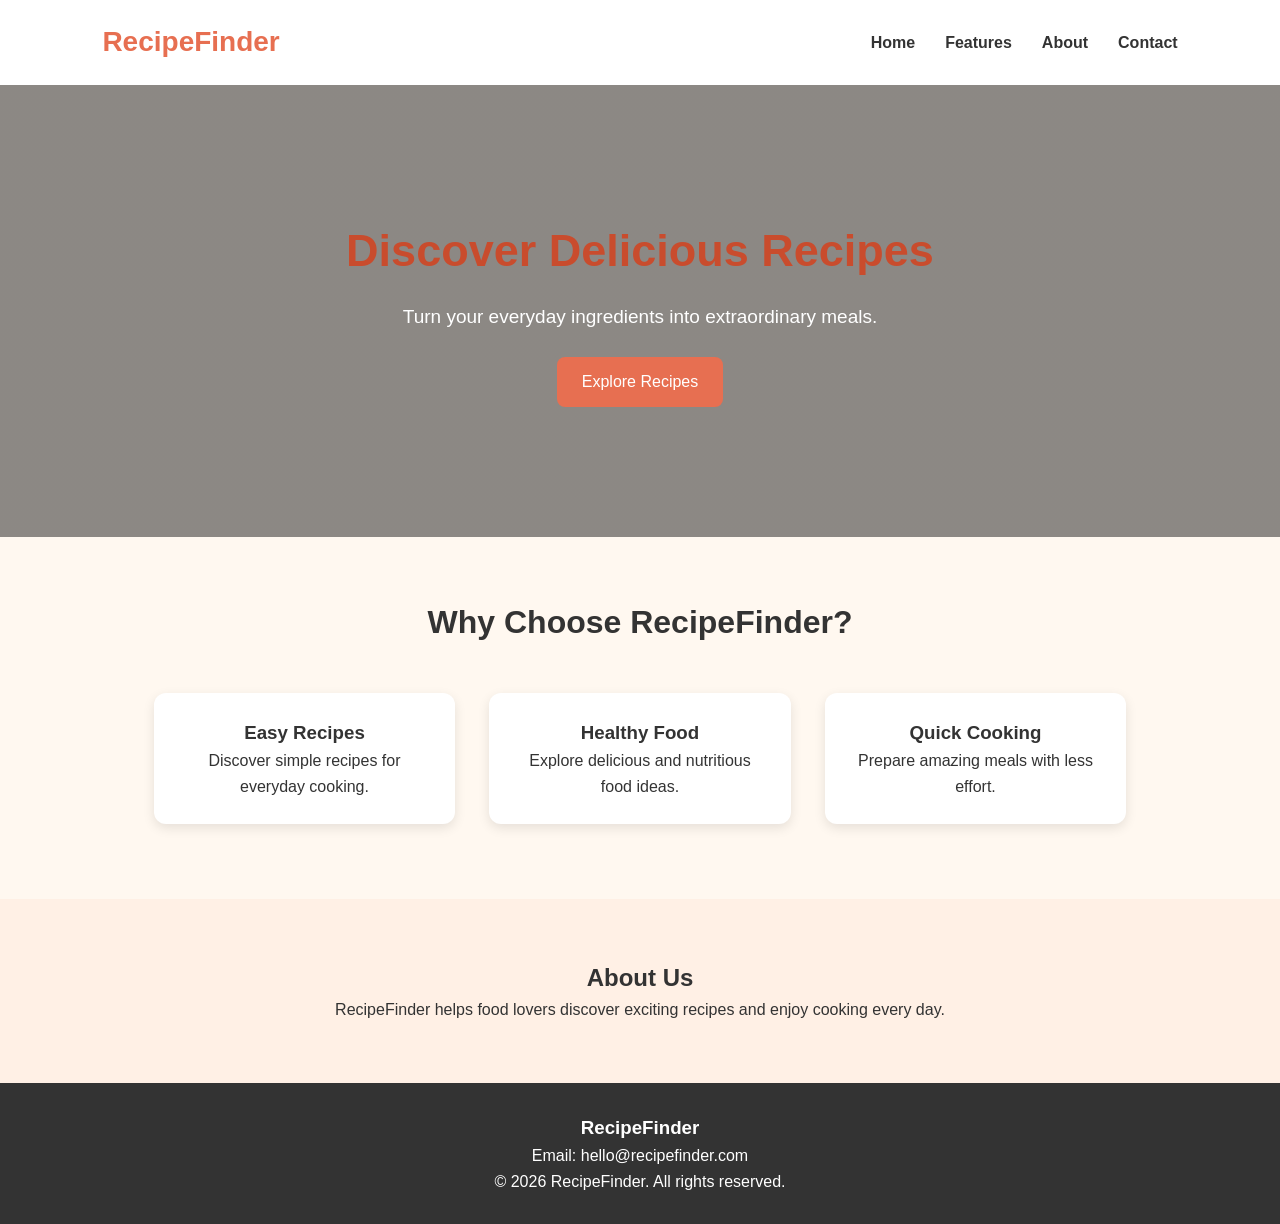
==== WebDev-L1-LandingPage/index.html @ ba8ca356 "Add files via upload" ====
<!DOCTYPE html>
<html lang="en">

<head>
    <meta charset="UTF-8">
    <meta name="viewport" content="width=device-width, initial-scale=1.0">

    <title>RecipeFinder - Discover Delicious Recipes</title>

    <link rel="stylesheet" href="style.css">
</head>

<body>

    <!-- Navigation Bar -->
    <header>
        <nav>
            <h2>RecipeFinder</h2>

            <ul>
                <li><a href="#home">Home</a></li>
                <li><a href="#features">Features</a></li>
                <li><a href="#about">About</a></li>
                <li><a href="#contact">Contact</a></li>
            </ul>
        </nav>
    </header>

    <!-- Hero Section -->
    <section id="home">
        <h1>Discover Delicious Recipes</h1>

        <p>
            Turn your everyday ingredients into
            extraordinary meals.
        </p>

        <a href="#features">Explore Recipes</a>
    </section>

    <!-- Features Section -->
    <section id="features">
        <h2>Why Choose RecipeFinder?</h2>

        <div>
            <h3>Easy Recipes</h3>
            <p>Discover simple recipes for everyday cooking.</p>
        </div>

        <div>
            <h3>Healthy Food</h3>
            <p>Explore delicious and nutritious food ideas.</p>
        </div>

        <div>
            <h3>Quick Cooking</h3>
            <p>Prepare amazing meals with less effort.</p>
        </div>
    </section>

    <!-- About Section -->
    <section id="about">
        <h2>About Us</h2>

        <p>
            RecipeFinder helps food lovers discover
            exciting recipes and enjoy cooking every day.
        </p>
    </section>

    <!-- Footer -->
    <footer id="contact">
        <h3>RecipeFinder</h3>
        <p>Email: hello@recipefinder.com</p>
        <p>© 2026 RecipeFinder. All rights reserved.</p>
    </footer>
    

</body>
</html>
---- WebDev-L1-LandingPage/style.css ----
/* General Styling */
* {
    margin: 0;
    padding: 0;
    box-sizing: border-box;
}

body {
    font-family: Arial, sans-serif;
    background-color: #fff8f0;
    color: #333;
    line-height: 1.6;
}

/* Navigation Bar */
header {
    background-color: #ffffff;
    padding: 20px 8%;
}

nav {
    display: flex;
    justify-content: space-between;
    align-items: center;
}

nav h2 {
    color: #e76f51;
    font-size: 28px;
}

nav ul {
    display: flex;
    list-style: none;
    gap: 30px;
}

nav ul li a {
    text-decoration: none;
    color: #333;
    font-weight: bold;
}

/* Hero Section */
#home {
    text-align: center;
    padding: 130px 20px;

    background:
        linear-gradient(
            rgba(0, 0, 0, 0.45),
            rgba(0, 0, 0, 0.45)
        ),
        url("https://images.unsplash.com/photo-1490645935967-10de6ba17061");

    background-size: cover;
    background-position: center;

    color: white;
}

#home h1 {
    font-size: 48px;
    color: white;
    margin-bottom: 15px;
}

#home p {
    font-size: 20px;
    margin-bottom: 25px;
}

#home h1 {
    font-size: 45px;
    color: #c94c2d;
    margin-bottom: 15px;
}

#home p {
    font-size: 19px;
    margin-bottom: 25px;
}

#home a {
    display: inline-block;
    background-color: #e76f51;
    color: white;
    padding: 12px 25px;
    text-decoration: none;
    border-radius: 8px;
}

/* Features Section */
#features {
    text-align: center;
    padding: 60px 8%;
}

#features h2 {
    font-size: 32px;
    margin-bottom: 30px;
}

#features div {
    background-color: white;
    padding: 25px;
    margin: 15px;
    border-radius: 12px;
    display: inline-block;
    width: 28%;
    box-shadow: 0 4px 12px rgba(0,0,0,0.1);
}

/* About Section */
#about {
    text-align: center;
    padding: 60px 20px;
    background-color: #fff0e5;
}

/* Footer */
footer {
    background-color: #333;
    color: white;
    text-align: center;
    padding: 30px;
}

/* Mobile Responsive Design */
@media (max-width: 768px) {
    nav {
        flex-direction: column;
        gap: 15px;
    }

    nav ul {
        flex-wrap: wrap;
        justify-content: center;
        gap: 15px;
    }

    #home h1 {
        font-size: 32px;
    }

    #features div {
        width: 100%;
        margin: 10px 0;
    }
}
/* Feature Card Hover Effect */

#features div {
    transition: transform 0.3s ease,
                box-shadow 0.3s ease;
}

#features div:hover {
    transform: translateY(-10px);

    box-shadow: 0 10px 25px
        rgba(0, 0, 0, 0.18);
}

/* Button Hover Effect */

#home a {
    transition: background-color 0.3s ease;
}

#home a:hover {
    background-color: #c94c2d;
}
@media (max-width: 480px) {

    header {
        padding: 15px;
    }

    nav h2 {
        font-size: 23px;
    }

    #home {
        padding: 80px 15px;
    }

    #home h1 {
        font-size: 30px;
    }

    #home p {
        font-size: 16px;
    }

    #features h2 {
        font-size: 25px;
    }

    #about {
        padding: 40px 15px;
    }

}
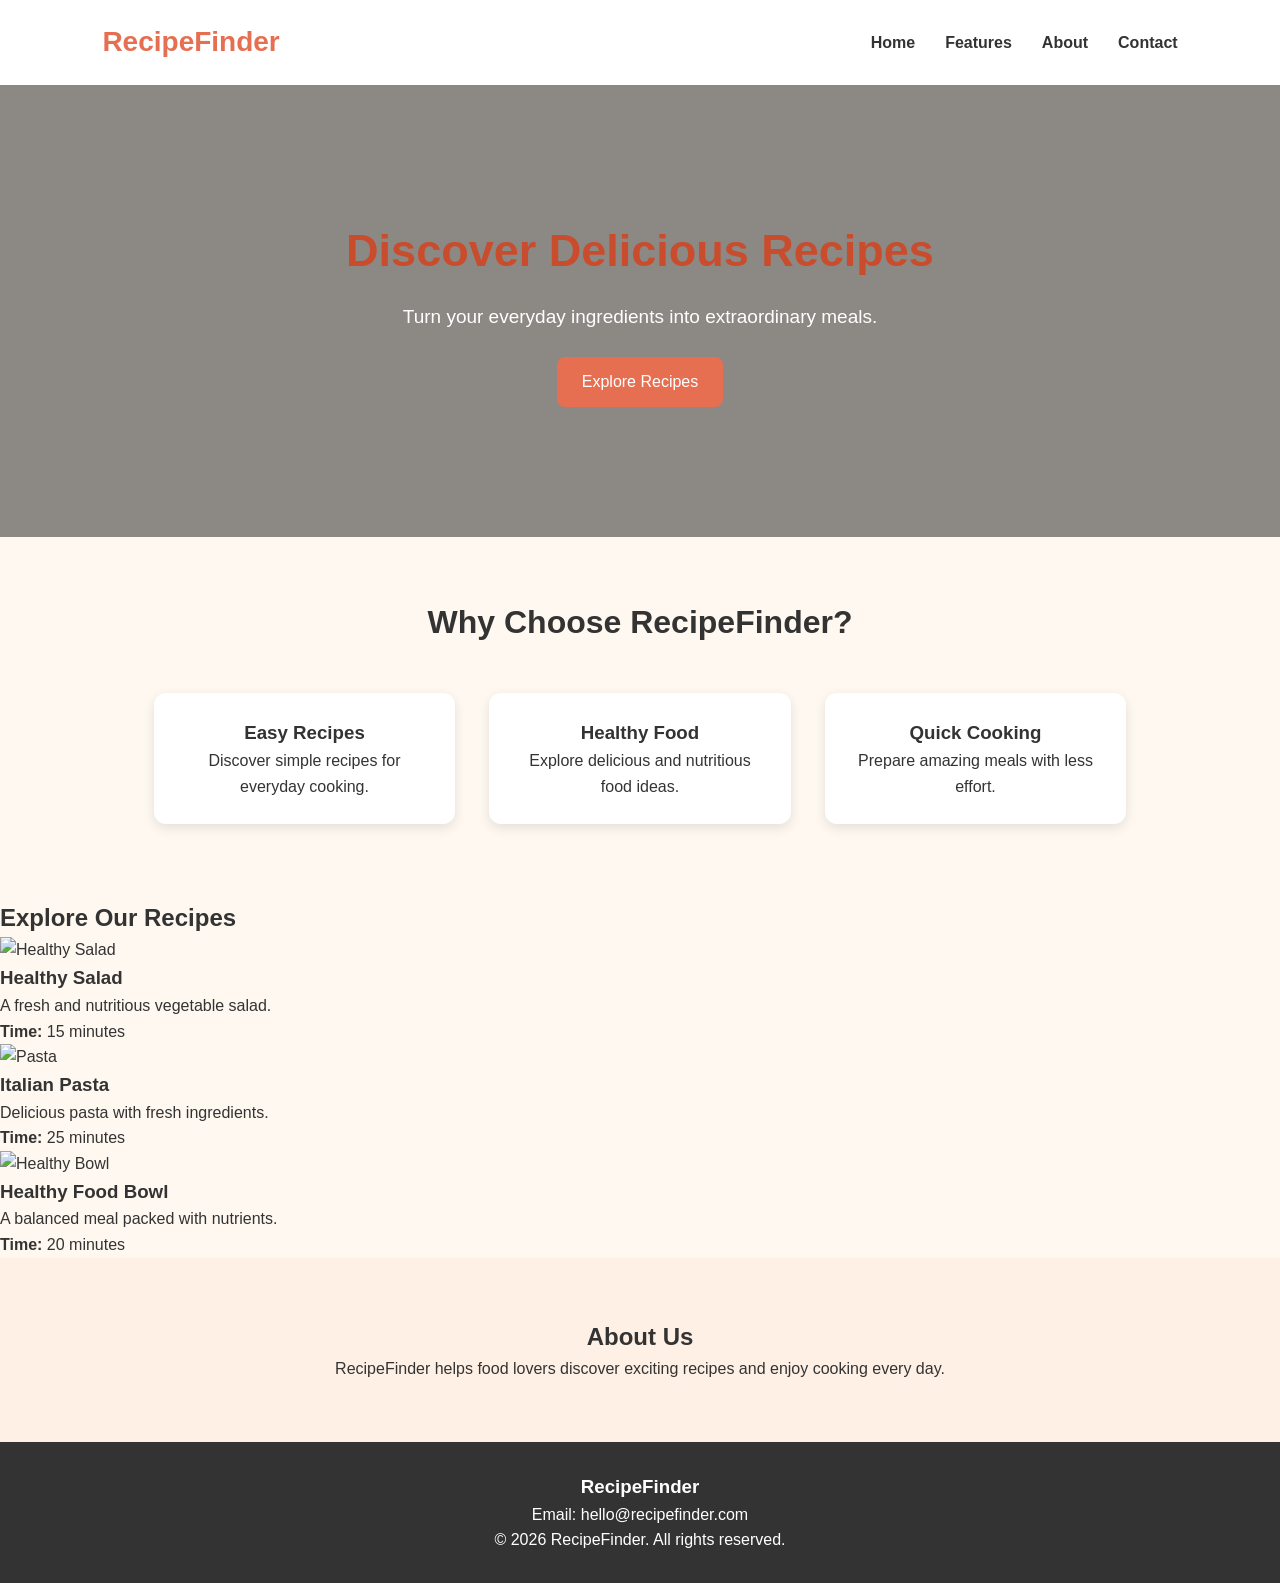
==== commit 0d4157cf: "Update index.html" ====
--- a/WebDev-L1-LandingPage/index.html
+++ b/WebDev-L1-LandingPage/index.html
@@ -57,6 +57,37 @@
             <p>Prepare amazing meals with less effort.</p>
         </div>
     </section>
+    <!-- Recipe Collection Section -->
+<section id="recipes">
+    <h2>Explore Our Recipes</h2>
+    <div class="recipe-container">
+
+        <div class="recipe-card">
+            <img src="https://images.unsplash.com/photo-1546069901-ba9599a7e63c?w=500"
+                 alt="Healthy Salad">
+            <h3>Healthy Salad</h3>
+            <p>A fresh and nutritious vegetable salad.</p>
+            <p><b>Time:</b> 15 minutes</p>
+        </div>
+
+        <div class="recipe-card">
+            <img src="https://images.unsplash.com/photo-1473093295043-cdd812d0e601?w=500"
+                 alt="Pasta">
+            <h3>Italian Pasta</h3>
+            <p>Delicious pasta with fresh ingredients.</p>
+            <p><b>Time:</b> 25 minutes</p>
+        </div>
+
+        <div class="recipe-card">
+            <img src="https://images.unsplash.com/photo-1547592180-85f173990554?w=500"
+                 alt="Healthy Bowl">
+            <h3>Healthy Food Bowl</h3>
+            <p>A balanced meal packed with nutrients.</p>
+            <p><b>Time:</b> 20 minutes</p>
+        </div>
+
+    </div>
+</section>
 
     <!-- About Section -->
     <section id="about">
@@ -77,4 +108,4 @@
     
 
 </body>
-</html>+</html>
